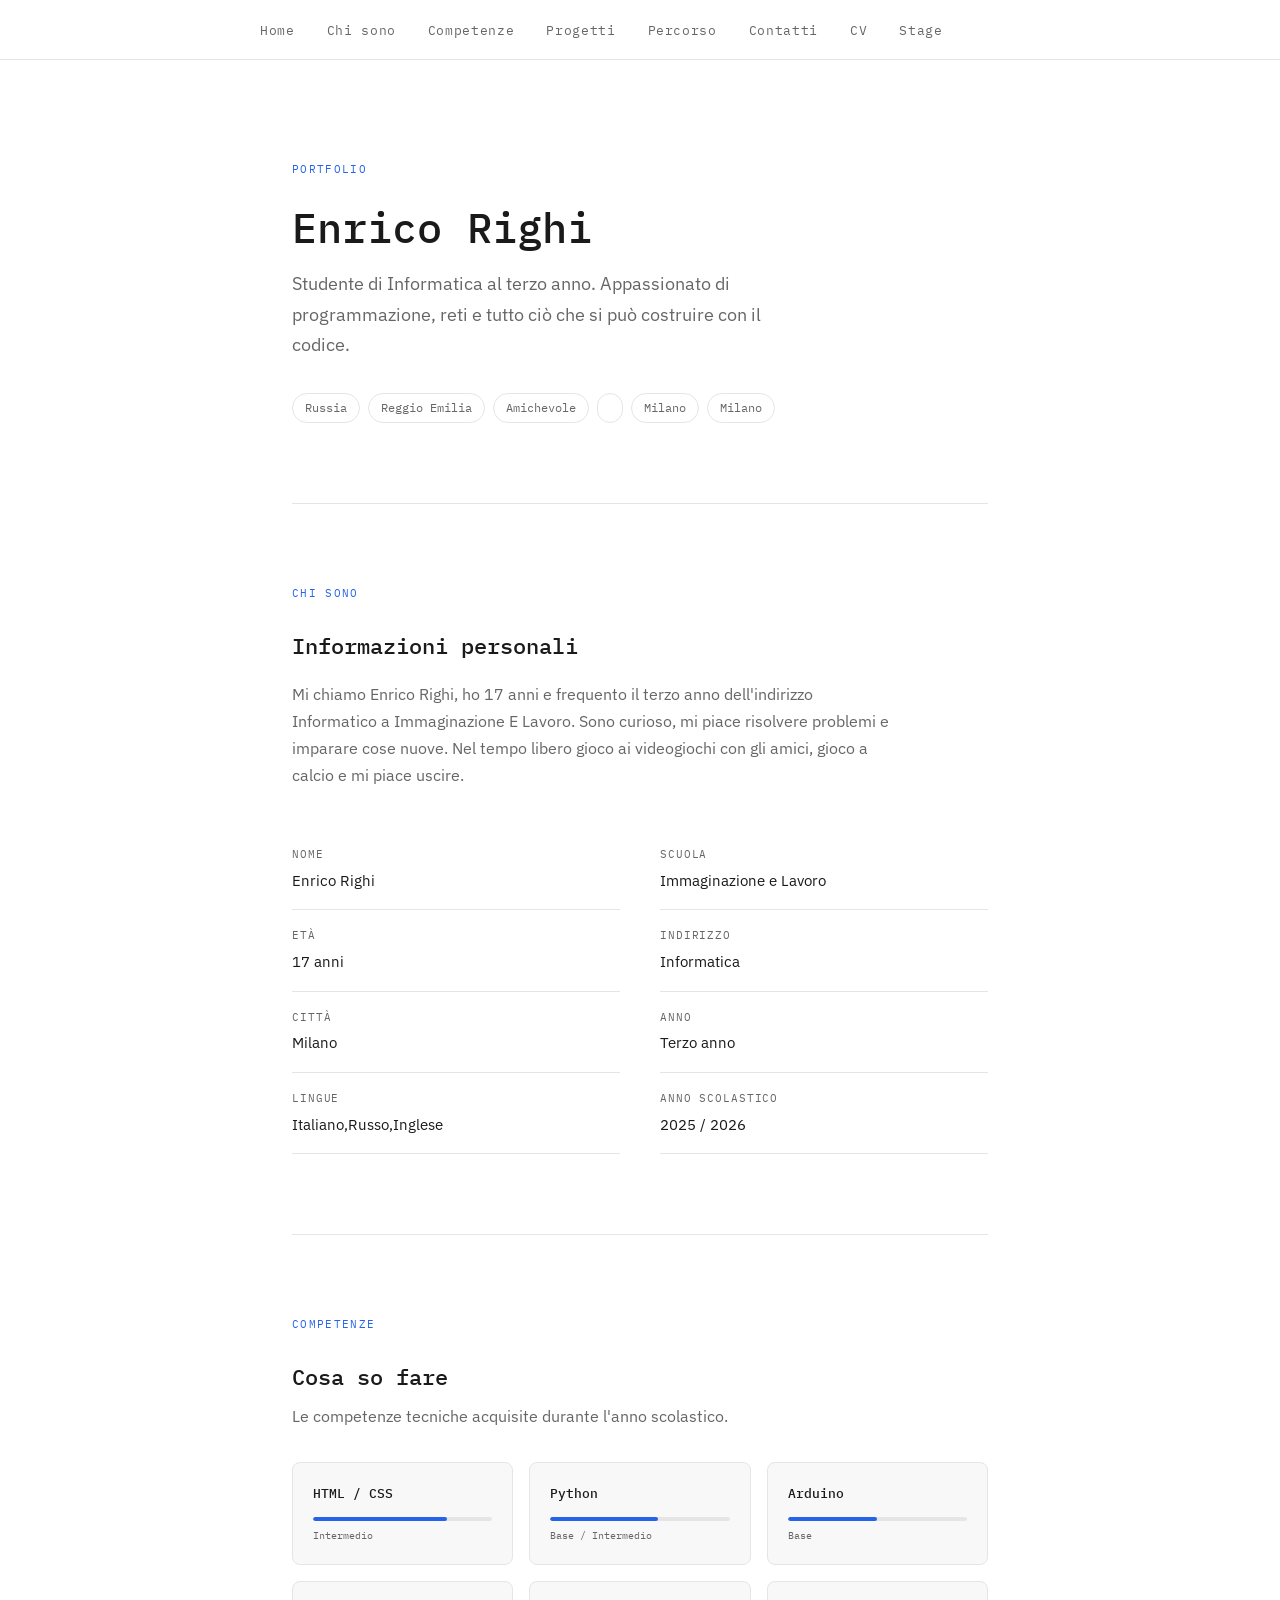
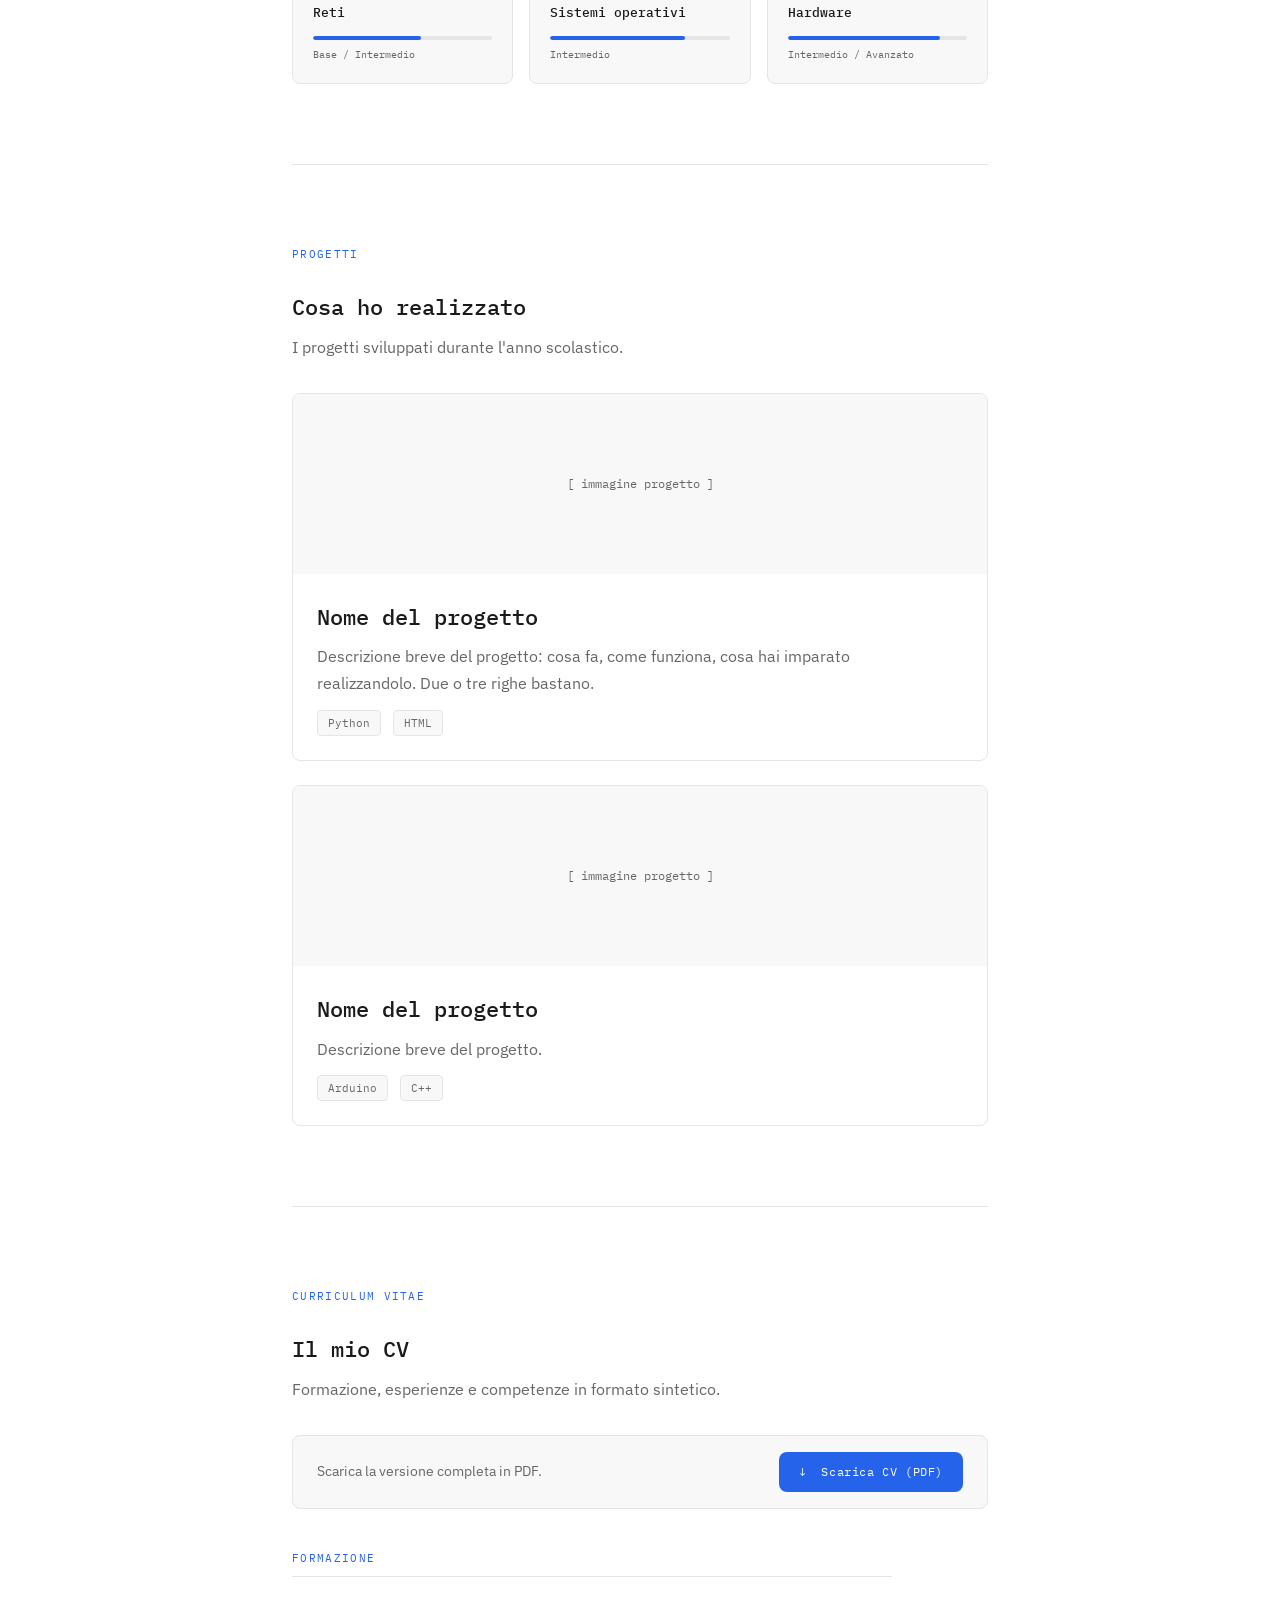
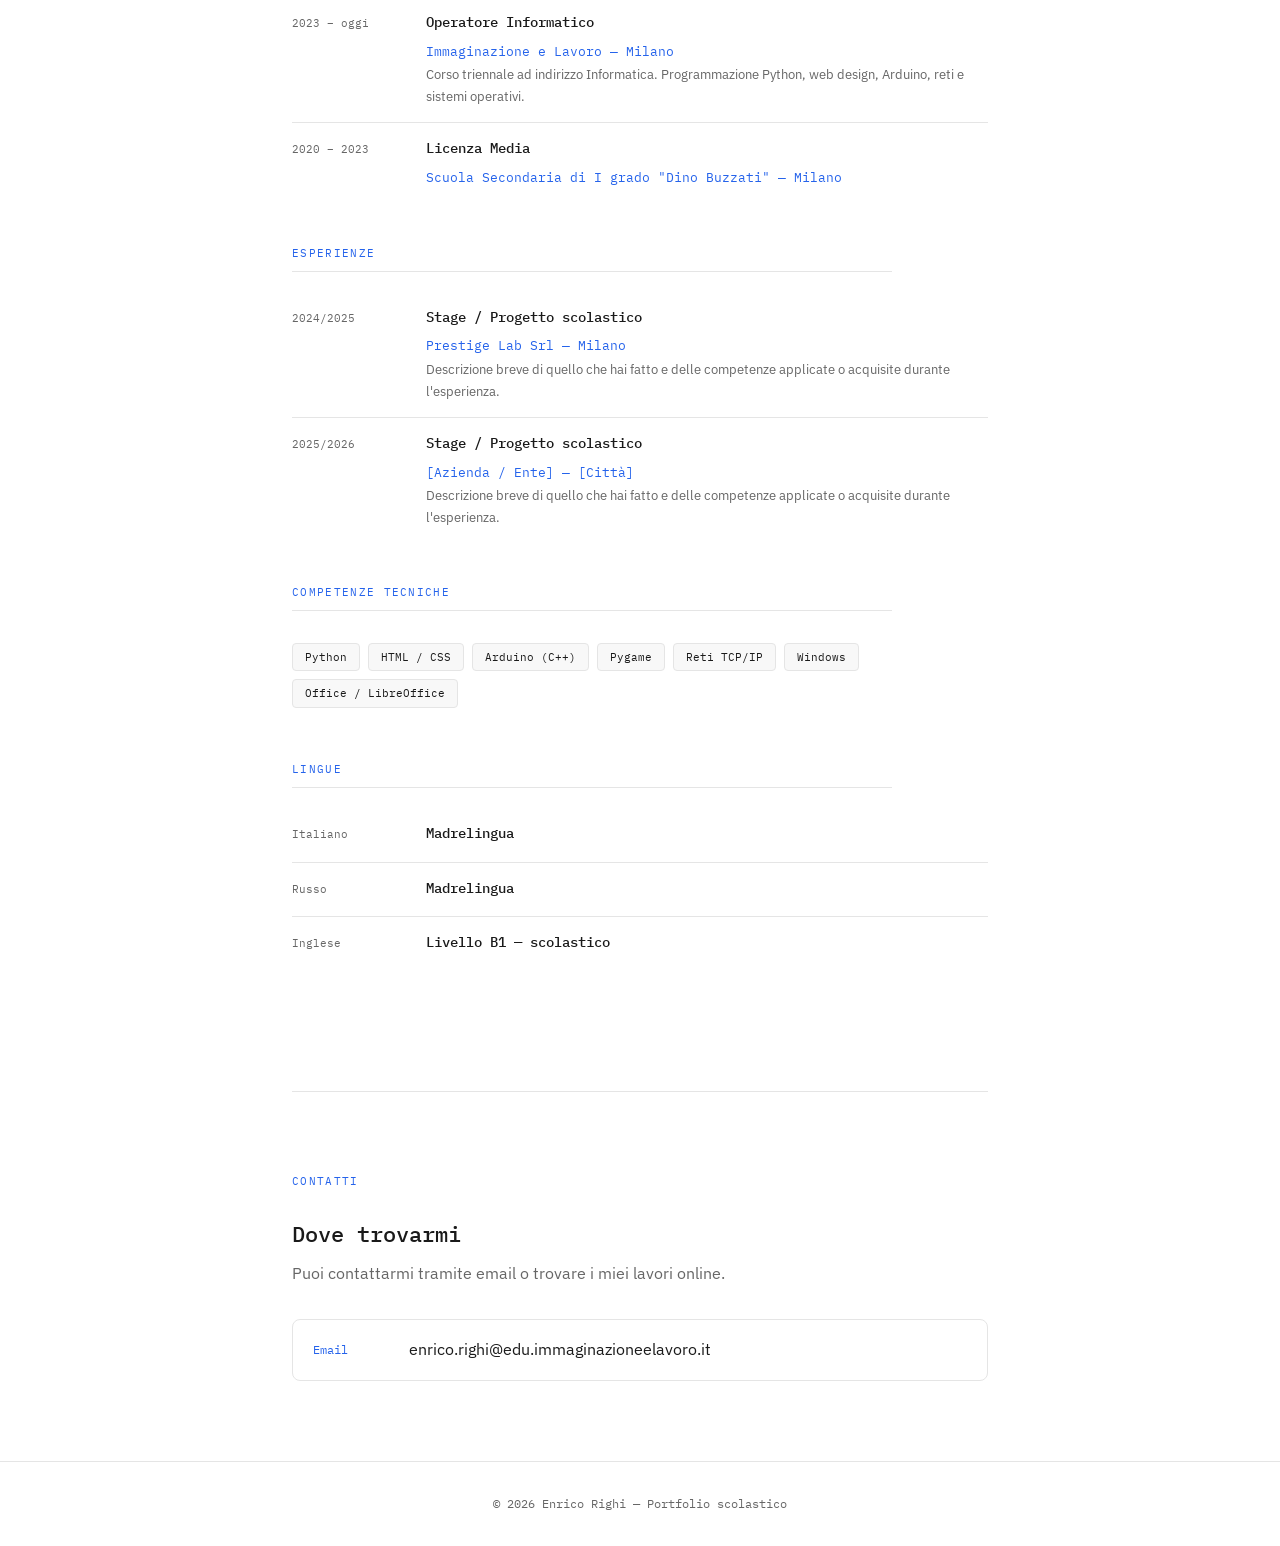
==== index.html @ b6d4c097 "Add files via upload sium, sito personale, pozzi goat" ====
<!DOCTYPE html>
<html lang="it">
<head>
  <meta charset="UTF-8" />
  <meta name="viewport" content="width=device-width, initial-scale=1.0"/>

  <!-- MODIFICA: cambia il titolo con il tuo nome -->
  <title>Enrico Righi — Portfolio</title>

  <link rel="preconnect" href="https://fonts.googleapis.com">
  <link href="https://fonts.googleapis.com/css2?family=IBM+Plex+Sans:wght@300;400;500&family=IBM+Plex+Mono:wght@400;500&display=swap" rel="stylesheet">
  <link rel="stylesheet" href="style.css">
</head>

<body>

  <!-- NAVIGAZIONE -->
  <nav>
    <ul>
      <!-- puoi cambiare le voci del menu -->
      <li><a href="#hero">Home</a></li>
      <li><a href="#chi-sono">Chi sono</a></li>
      <li><a href="#competenze">Competenze</a></li>
      <li><a href="#progetti">Progetti</a></li>
      <li><a href="#percorso">Percorso</a></li>
      <li><a href="#contatti">Contatti</a></li>
      <li><a href="#cv">CV</a></li>
      <li><a href="./stage.html">Stage</a></li>
    </ul>
  </nav>

  <main>

    <!-- ==========================================
         HERO — presentazione iniziale
         ========================================== -->
    <section id="hero">
      <p class="etichetta">Portfolio</p>

      <!-- MODIFICA: il tuo nome e cognome -->
      <h1>Enrico Righi</h1>

      <!-- MODIFICA: una frase breve su di te -->
      <p class="sottotitolo">
        Studente di Informatica al terzo anno. Appassionato di programmazione,
        reti e tutto ciò che si può costruire con il codice.
      </p>

      <!-- MODIFICA: le parole chiave che ti descrivono -->
      <div class="tag-list">
        <span class="tag">Russia</span>
        <span class="tag">Reggio Emilia</span>
        <span class="tag">Amichevole</span>
        <span class="tag"></span>
        <span class="tag">Milano</span>
        <span class="tag">Milano</span>
      </div>
    </section>

    <!-- ==========================================
         CHI SONO
         ========================================== -->
    <section id="chi-sono">
      <p class="etichetta">Chi sono</p>
      <h2>Informazioni personali</h2>

      <!-- MODIFICA: scrivi qualcosa su di te -->
      <p style="margin-top: 16px;">
        Mi chiamo Enrico Righi, ho 17 anni e frequento il terzo anno
        dell'indirizzo Informatico a Immaginazione E Lavoro. Sono curioso,
        mi piace risolvere problemi e imparare cose nuove.
        Nel tempo libero gioco ai videogiochi con gli amici, gioco a calcio e mi piace uscire.
      </p>

      <div class="griglia-2col" style="margin-top: 40px;">
        <div>
          <!-- MODIFICA: le tue informazioni -->
          <div class="info-riga">
            <span>Nome</span>
            <span>Enrico Righi</span>
          </div>
          <div class="info-riga">
            <span>età</span>
            <span>17 anni</span>
          </div>
          <div class="info-riga">
            <span>Città</span>
            <span>Milano</span>
          </div>
          <div class="info-riga">
            <span>Lingue</span>
            <span>Italiano,Russo,Inglese</span>
          </div>
        </div>
        <div>
          <div class="info-riga">
            <span>Scuola</span>
            <span>Immaginazione e Lavoro</span>
          </div>
          <div class="info-riga">
            <span>Indirizzo</span>
            <span>Informatica</span>
          </div>
          <div class="info-riga">
            <span>Anno</span>
            <span>Terzo anno</span>
          </div>
          <div class="info-riga">
            <span>Anno scolastico</span>
            <span>2025 / 2026</span>
          </div>
        </div>
      </div>
    </section>

    <!-- ==========================================
         COMPETENZE
         ========================================== -->
    <section id="competenze">
      <p class="etichetta">Competenze</p>
      <h2>Cosa so fare</h2>
      <p style="margin-top: 8px;">
        Le competenze tecniche acquisite durante l'anno scolastico.
      </p>

      <!-- MODIFICA: le tue competenze e il livello (da 0% a 100%) -->
      <div class="competenze-griglia">

        <div class="competenza-card">
          <h3>HTML / CSS</h3>
          <div class="barra-contenitore">
            <div class="barra" style="width: 75%"></div>
          </div>
          <p class="livello-label">Intermedio</p>
        </div>

        <div class="competenza-card">
          <h3>Python</h3>
          <div class="barra-contenitore">
            <div class="barra" style="width: 60%"></div>
          </div>
          <p class="livello-label">Base / Intermedio</p>
        </div>

        <div class="competenza-card">
          <h3>Arduino</h3>
          <div class="barra-contenitore">
            <div class="barra" style="width: 50%"></div>
          </div>
          <p class="livello-label">Base</p>
        </div>

        <div class="competenza-card">
          <h3>Reti</h3>
          <div class="barra-contenitore">
            <div class="barra" style="width: 60%"></div>
          </div>
          <p class="livello-label">Base / Intermedio</p>
        </div>

        <div class="competenza-card">
          <h3>Sistemi operativi</h3>
          <div class="barra-contenitore">
            <div class="barra" style="width: 75%"></div>
          </div>
          <p class="livello-label">Intermedio</p>
        </div>

        <div class="competenza-card">
          <h3>Hardware</h3>
          <div class="barra-contenitore">
            <div class="barra" style="width: 85%"></div>
          </div>
          <p class="livello-label">Intermedio / Avanzato</p>
        </div>

        <!-- aggiungi altre competenze copiando il blocco sopra -->

      </div>
    </section>

    <!-- ==========================================
         PROGETTI
         ========================================== -->
    <section id="progetti">
      <p class="etichetta">Progetti</p>
      <h2>Cosa ho realizzato</h2>
      <p style="margin-top: 8px;">
        I progetti sviluppati durante l'anno scolastico.
      </p>

      <div class="progetti-lista">

        <!-- PROGETTO 1 — MODIFICA con il tuo progetto -->
        <div class="progetto-card">
          <div class="progetto-immagine">
            <!-- sostituisci questo placeholder con un'immagine del progetto:
                 <img src="screenshot-progetto.jpg" alt="Nome progetto" style="width:100%;height:100%;object-fit:cover;">
            -->
            [ immagine progetto ]
          </div>
          <div class="progetto-corpo">
            <h2>Nome del progetto</h2>
            <p style="margin-top: 8px;">
              Descrizione breve del progetto: cosa fa, come funziona, cosa hai imparato
              realizzandolo. Due o tre righe bastano.
            </p>
            <div class="progetto-meta">
              <!-- aggiungi i linguaggi / strumenti usati -->
              <span class="badge">Python</span>
              <span class="badge">HTML</span>
            </div>
            <!-- se hai un link al progetto, inseriscilo qui -->
            <!-- <a href="#" class="progetto-link">→ Vedi il progetto</a> -->
          </div>
        </div>

        <!-- PROGETTO 2 — MODIFICA con il tuo progetto -->
        <div class="progetto-card">
          <div class="progetto-immagine">[ immagine progetto ]</div>
          <div class="progetto-corpo">
            <h2>Nome del progetto</h2>
            <p style="margin-top: 8px;">
              Descrizione breve del progetto.
            </p>
            <div class="progetto-meta">
              <span class="badge">Arduino</span>
              <span class="badge">C++</span>
            </div>
          </div>
        </div>

        <!-- copia un blocco qui sopra per aggiungere altri progetti -->

      </div>
    </section>

    <!-- ==========================================
         CV
         ========================================== -->
    <section id="cv">
      <p class="etichetta">Curriculum Vitae</p>
      <h2>Il mio CV</h2>
      <p style="margin-top: 8px;">
        Formazione, esperienze e competenze in formato sintetico.
      </p>

      <!-- BOTTONE DOWNLOAD PDF -->
      <div class="cv-download-bar">
        <p>Scarica la versione completa in PDF.</p>
        <!-- MODIFICA: sostituisci "cv.pdf" con il nome del tuo file PDF -->
        <a href="cv.pdf" download="NomeCognome_CV.pdf" class="btn-scarica">
          ↓ &nbsp;Scarica CV (PDF)
        </a>
      </div>

      <!-- FORMAZIONE -->
      <div class="cv-blocco">
        <p class="cv-blocco-titolo">Formazione</p>

        <!-- MODIFICA: il tuo percorso scolastico -->
        <div class="cv-riga">
          <span class="cv-periodo">2023 – oggi</span>
          <div class="cv-contenuto">
            <h3>Operatore Informatico</h3>
            <span class="cv-luogo">Immaginazione e Lavoro — Milano</span>
            <p>Corso triennale ad indirizzo Informatica. Programmazione Python,
               web design, Arduino, reti e sistemi operativi.</p>
          </div>
        </div>

        <div class="cv-riga">
          <span class="cv-periodo">2020 – 2023</span>
          <div class="cv-contenuto">
            <h3>Licenza Media</h3>
            <!-- MODIFICA: la tua scuola media -->
            <span class="cv-luogo">Scuola Secondaria di I grado "Dino Buzzati" — Milano</span>
          </div>
        </div>

        <!-- aggiungi altri blocchi copiando una cv-riga -->
      </div>

      <!-- ESPERIENZE -->
      <div class="cv-blocco">
        <p class="cv-blocco-titolo">Esperienze</p>

        <!-- MODIFICA: aggiungi stage, lavori, volontariato, ecc. -->
        <div class="cv-riga">
          <span class="cv-periodo">2024/2025</span>
          <div class="cv-contenuto">
            <h3>Stage / Progetto scolastico</h3>
            <!-- MODIFICA: azienda o contesto -->
            <span class="cv-luogo">Prestige Lab Srl — Milano</span>
            <p>Descrizione breve di quello che hai fatto e delle competenze
               applicate o acquisite durante l'esperienza.</p>
          </div>
        </div>

        <div class="cv-riga">
          <span class="cv-periodo">2025/2026</span>
          <div class="cv-contenuto">
            <h3>Stage / Progetto scolastico</h3>
            <!-- MODIFICA: azienda o contesto -->
            <span class="cv-luogo">[Azienda / Ente] — [Città]</span>
            <p>Descrizione breve di quello che hai fatto e delle competenze
               applicate o acquisite durante l'esperienza.</p>
          </div>
        </div>

        <!-- se non hai esperienze lavorative ancora, puoi rimuovere
             questa sezione o usarla per progetti extrascolastici -->
      </div>

      <!-- COMPETENZE TECNICHE -->
      <div class="cv-blocco">
        <p class="cv-blocco-titolo">Competenze tecniche</p>
        <!-- MODIFICA: le tue competenze -->
        <div class="cv-skill-lista">
          <span class="cv-skill">Python</span>
          <span class="cv-skill">HTML / CSS</span>
          <span class="cv-skill">Arduino (C++)</span>
          <span class="cv-skill">Pygame</span>
          <span class="cv-skill">Reti TCP/IP</span>
          <span class="cv-skill">Windows</span>
          <span class="cv-skill">Office / LibreOffice</span>
        </div>
      </div>

      <!-- LINGUE -->
      <div class="cv-blocco">
        <p class="cv-blocco-titolo">Lingue</p>

        <div class="cv-riga">
          <span class="cv-periodo">Italiano</span>
          <div class="cv-contenuto">
            <h3>Madrelingua</h3>
          </div>
        </div>

        <div class="cv-riga">
          <span class="cv-periodo">Russo</span>
          <div class="cv-contenuto">
            <h3>Madrelingua</h3>
          </div>
        </div>

        <div class="cv-riga">
          <span class="cv-periodo">Inglese</span>
          <div class="cv-contenuto">
            <!-- MODIFICA: il tuo livello -->
            <h3>Livello B1 — scolastico</h3>
          </div>
        </div>
      </div>

    </section>

    <!-- ==========================================
         CONTATTI
         ========================================== -->
    <section id="contatti">
      <p class="etichetta">Contatti</p>
      <h2>Dove trovarmi</h2>
      <p style="margin-top: 8px;">
        Puoi contattarmi tramite email o trovare i miei lavori online.
      </p>

      <div class="contatti-lista">

        <!-- MODIFICA: la tua email -->
        <a href="/cdn-cgi/l/email-protection#3b4f4e5a7b5e565a525715524f" class="contatto-riga">
          <span class="contatto-icona">Email</span>
          <span><span class="__cf_email__" data-cfemail="5d29283c1d38303c3431733429">enrico.righi@edu.immaginazioneelavoro.it</span></span>
        </a>

        <!-- aggiungi altri link (LinkedIn, ecc.) copiando il blocco sopra
             oppure cancella quelli che non usi -->

      </div>
    </section>

    

  </main>

    <footer>
    <!-- MODIFICA: il tuo nome -->
    © 2026 Enrico Righi — Portfolio scolastico
  </footer>

</body>
</html>
---- style.css ----
/* =============================================
   VARIABILI — modifica qui i colori del sito
   Cambiarle qui le cambia su TUTTE le pagine
   ============================================= */
:root {
  --colore-sfondo:     #ffffff;
  --colore-testo:      #1a1a1a;
  --colore-testo-muto: #666666;
  --colore-accento:    #2563eb;   /* cambia questo colore con il tuo preferito */
  --colore-bordo:      #e5e5e5;
  --colore-card:       #f8f8f8;

  --font-titoli: 'IBM Plex Mono', monospace;
  --font-testo:  'IBM Plex Sans', sans-serif;

  --larghezza-max: 760px;
  --raggio:        8px;
}

/* =============================================
   RESET E BASE
   ============================================= */
*, *::before, *::after {
  box-sizing: border-box;
  margin: 0;
  padding: 0;
}

html {
  scroll-behavior: smooth;
}

body {
  background-color: var(--colore-sfondo);
  color: var(--colore-testo);
  font-family: var(--font-testo);
  font-size: 16px;
  line-height: 1.7;
}

/* =============================================
   NAVIGAZIONE
   ============================================= */
nav {
  position: sticky;
  top: 0;
  background-color: var(--colore-sfondo);
  border-bottom: 1px solid var(--colore-bordo);
  z-index: 100;
  padding: 0 32px;
}

nav ul {
  list-style: none;
  display: flex;
  gap: 32px;
  max-width: var(--larghezza-max);
  margin: 0 auto;
  padding: 16px 0;
}

nav a {
  text-decoration: none;
  color: var(--colore-testo-muto);
  font-size: 13px;
  font-family: var(--font-titoli);
  letter-spacing: 0.05em;
  transition: color 0.2s;
}

nav a:hover,
nav a.attivo {
  color: var(--colore-accento);
}

/* =============================================
   LAYOUT PRINCIPALE
   ============================================= */
main {
  max-width: var(--larghezza-max);
  margin: 0 auto;
  padding: 0 32px;
}

section {
  padding: 80px 0;
  border-bottom: 1px solid var(--colore-bordo);
}

section:last-child {
  border-bottom: none;
}

/* =============================================
   TIPOGRAFIA
   ============================================= */
.etichetta {
  font-family: var(--font-titoli);
  font-size: 11px;
  letter-spacing: 0.12em;
  text-transform: uppercase;
  color: var(--colore-accento);
  margin-bottom: 24px;
}

h1 {
  font-family: var(--font-titoli);
  font-size: clamp(28px, 5vw, 42px);
  font-weight: 500;
  line-height: 1.2;
  margin-bottom: 16px;
}

/* h1 nella pagina stage è leggermente più piccolo */
.pagina-stage h1 {
  font-size: clamp(24px, 4vw, 36px);
}

h2 {
  font-family: var(--font-titoli);
  font-size: 22px;
  font-weight: 500;
  margin-bottom: 8px;
}

h3 {
  font-family: var(--font-titoli);
  font-size: 15px;
  font-weight: 500;
  margin-bottom: 6px;
}

p {
  color: var(--colore-testo-muto);
  max-width: 600px;
}

a {
  color: var(--colore-accento);
}

/* =============================================
   SEZIONE HERO (intestazione — solo index)
   ============================================= */
#hero {
  padding: 100px 0 80px;
}

#hero .sottotitolo {
  font-size: 18px;
  color: var(--colore-testo-muto);
  margin-bottom: 32px;
  max-width: 520px;
}

.tag-list {
  display: flex;
  flex-wrap: wrap;
  gap: 8px;
  margin-top: 24px;
}

.tag {
  font-family: var(--font-titoli);
  font-size: 12px;
  padding: 4px 12px;
  border: 1px solid var(--colore-bordo);
  border-radius: 100px;
  color: var(--colore-testo-muto);
}

/* =============================================
   SEZIONE CHI SONO — griglia 2 colonne
   ============================================= */
.griglia-2col {
  display: grid;
  grid-template-columns: 1fr 1fr;
  gap: 40px;
  margin-top: 32px;
}

.info-riga {
  display: flex;
  flex-direction: column;
  gap: 4px;
  padding: 16px 0;
  border-bottom: 1px solid var(--colore-bordo);
}

.info-riga span:first-child {
  font-family: var(--font-titoli);
  font-size: 11px;
  text-transform: uppercase;
  letter-spacing: 0.08em;
  color: var(--colore-testo-muto);
}

.info-riga span:last-child {
  font-size: 15px;
  color: var(--colore-testo);
}

/* =============================================
   SEZIONE COMPETENZE
   ============================================= */
.competenze-griglia {
  display: grid;
  grid-template-columns: repeat(auto-fill, minmax(200px, 1fr));
  gap: 16px;
  margin-top: 32px;
}

.competenza-card {
  background: var(--colore-card);
  border: 1px solid var(--colore-bordo);
  border-radius: var(--raggio);
  padding: 20px;
}

.competenza-card h3 {
  font-size: 13px;
  margin-bottom: 12px;
  color: var(--colore-testo);
}

.barra-contenitore {
  background: var(--colore-bordo);
  border-radius: 4px;
  height: 4px;
  overflow: hidden;
}

.barra {
  height: 100%;
  background: var(--colore-accento);
  border-radius: 4px;
}

.livello-label {
  font-family: var(--font-titoli);
  font-size: 10px;
  color: var(--colore-testo-muto);
  margin-top: 6px;
}

/* =============================================
   SEZIONE PROGETTI
   ============================================= */
.progetti-lista {
  display: flex;
  flex-direction: column;
  gap: 24px;
  margin-top: 32px;
}

.progetto-card {
  border: 1px solid var(--colore-bordo);
  border-radius: var(--raggio);
  overflow: hidden;
  transition: border-color 0.2s;
}

.progetto-card:hover {
  border-color: var(--colore-accento);
}

.progetto-immagine {
  width: 100%;
  height: 180px;
  background: var(--colore-card);
  display: flex;
  align-items: center;
  justify-content: center;
  font-family: var(--font-titoli);
  font-size: 12px;
  color: var(--colore-testo-muto);
  /* ✏️ puoi sostituire il colore di sfondo con un'immagine:
     background: url('immagine-progetto.jpg') center/cover; */
}

.progetto-corpo {
  padding: 24px;
}

.progetto-meta {
  display: flex;
  gap: 12px;
  margin-top: 12px;
  flex-wrap: wrap;
}

.badge {
  font-family: var(--font-titoli);
  font-size: 11px;
  padding: 3px 10px;
  border-radius: 4px;
  background: var(--colore-card);
  border: 1px solid var(--colore-bordo);
  color: var(--colore-testo-muto);
}

.progetto-link {
  display: inline-block;
  margin-top: 16px;
  font-family: var(--font-titoli);
  font-size: 12px;
  color: var(--colore-accento);
  text-decoration: none;
}

.progetto-link:hover {
  text-decoration: underline;
}

/* =============================================
   SEZIONE PERCORSO — timeline
   ============================================= */
.timeline {
  margin-top: 32px;
  display: flex;
  flex-direction: column;
  gap: 0;
}

.timeline-item {
  display: grid;
  grid-template-columns: 100px 1fr;
  gap: 24px;
  padding-bottom: 32px;
  position: relative;
}

.timeline-item::before {
  content: '';
  position: absolute;
  left: 91px;
  top: 6px;
  bottom: 0;
  width: 1px;
  background: var(--colore-bordo);
}

.timeline-item:last-child::before {
  display: none;
}

.timeline-anno {
  font-family: var(--font-titoli);
  font-size: 12px;
  color: var(--colore-testo-muto);
  padding-top: 2px;
  text-align: right;
}

.timeline-contenuto {
  padding-left: 20px;
  position: relative;
}

.timeline-contenuto::before {
  content: '';
  position: absolute;
  left: -4px;
  top: 7px;
  width: 8px;
  height: 8px;
  border-radius: 50%;
  background: var(--colore-accento);
}

/* =============================================
   SEZIONE CONTATTI
   ============================================= */
.contatti-lista {
  margin-top: 32px;
  display: flex;
  flex-direction: column;
  gap: 16px;
}

.contatto-riga {
  display: flex;
  align-items: center;
  gap: 16px;
  padding: 16px 20px;
  border: 1px solid var(--colore-bordo);
  border-radius: var(--raggio);
  text-decoration: none;
  color: var(--colore-testo);
  transition: border-color 0.2s, background 0.2s;
}

.contatto-riga:hover {
  border-color: var(--colore-accento);
  background: var(--colore-card);
}

.contatto-icona {
  font-family: var(--font-titoli);
  font-size: 12px;
  color: var(--colore-accento);
  min-width: 80px;
}

/* =============================================
   SEZIONE CV
   ============================================= */
.cv-download-bar {
  display: flex;
  align-items: center;
  justify-content: space-between;
  background: var(--colore-card);
  border: 1px solid var(--colore-bordo);
  border-radius: var(--raggio);
  padding: 16px 24px;
  margin-top: 32px;
  margin-bottom: 40px;
  flex-wrap: wrap;
  gap: 12px;
}

.cv-download-bar p {
  font-size: 14px;
  max-width: none;
}

.btn-scarica {
  display: inline-flex;
  align-items: center;
  gap: 8px;
  background: var(--colore-accento);
  color: #fff;
  text-decoration: none;
  font-family: var(--font-titoli);
  font-size: 12px;
  letter-spacing: 0.05em;
  padding: 10px 20px;
  border-radius: var(--raggio);
  transition: opacity 0.2s;
  white-space: nowrap;
}

.btn-scarica:hover {
  opacity: 0.85;
  color: #fff;
}

.cv-blocco {
  margin-bottom: 40px;
}

.cv-blocco-titolo {
  font-family: var(--font-titoli);
  font-size: 11px;
  letter-spacing: 0.12em;
  text-transform: uppercase;
  color: var(--colore-accento);
  border-bottom: 1px solid var(--colore-bordo);
  padding-bottom: 8px;
  margin-bottom: 20px;
}

.cv-riga {
  display: grid;
  grid-template-columns: 110px 1fr;
  gap: 16px 24px;
  padding: 14px 0;
  border-bottom: 1px solid var(--colore-bordo);
  align-items: start;
}

.cv-riga:last-child {
  border-bottom: none;
}

.cv-periodo {
  font-family: var(--font-titoli);
  font-size: 11px;
  color: var(--colore-testo-muto);
  padding-top: 3px;
}

.cv-contenuto h3 {
  font-size: 14px;
  font-weight: 500;
  margin-bottom: 2px;
  color: var(--colore-testo);
}

.cv-contenuto .cv-luogo {
  font-size: 13px;
  color: var(--colore-accento);
  font-family: var(--font-titoli);
  margin-bottom: 4px;
}

.cv-contenuto p {
  font-size: 13px;
  color: var(--colore-testo-muto);
  max-width: none;
  margin: 0;
}

.cv-skill-lista {
  display: flex;
  flex-wrap: wrap;
  gap: 8px;
  padding: 12px 0;
}

.cv-skill {
  font-family: var(--font-titoli);
  font-size: 11px;
  padding: 4px 12px;
  border-radius: 4px;
  background: var(--colore-card);
  border: 1px solid var(--colore-bordo);
  color: var(--colore-testo);
}

/* =============================================
   PAGINA STAGE — componenti specifici
   ============================================= */

/* Intestazione pagina stage */
#intro {
  padding: 80px 0 60px;
}

#intro p {
  margin-top: 12px;
  max-width: 520px;
}

/* Numerazione stage (cerchio colorato) */
.numero-stage {
  display: inline-flex;
  align-items: center;
  justify-content: center;
  width: 32px;
  height: 32px;
  border-radius: 50%;
  background: var(--colore-accento);
  color: #fff;
  font-family: var(--font-titoli);
  font-size: 14px;
  font-weight: 500;
  margin-bottom: 24px;
}

/* Scheda azienda */
.scheda-azienda {
  border: 1px solid var(--colore-bordo);
  border-radius: var(--raggio);
  overflow: hidden;
  margin-bottom: 40px;
}

.scheda-header {
  background: var(--colore-card);
  border-bottom: 1px solid var(--colore-bordo);
  padding: 20px 24px;
  display: flex;
  align-items: flex-start;
  justify-content: space-between;
  gap: 16px;
  flex-wrap: wrap;
}

.scheda-header h2 {
  font-size: 18px;
  margin-bottom: 0;
}

.scheda-header .settore-badge {
  font-family: var(--font-titoli);
  font-size: 11px;
  padding: 4px 12px;
  border: 1px solid var(--colore-bordo);
  border-radius: 100px;
  color: var(--colore-testo-muto);
  background: var(--colore-sfondo);
  white-space: nowrap;
}

.scheda-corpo {
  padding: 0;
}

.scheda-riga {
  display: grid;
  grid-template-columns: 160px 1fr;
  border-bottom: 1px solid var(--colore-bordo);
}

.scheda-riga:last-child {
  border-bottom: none;
}

.scheda-label {
  font-family: var(--font-titoli);
  font-size: 11px;
  text-transform: uppercase;
  letter-spacing: 0.08em;
  color: var(--colore-testo-muto);
  padding: 16px 24px;
  background: var(--colore-card);
  border-right: 1px solid var(--colore-bordo);
  display: flex;
  align-items: flex-start;
}

.scheda-valore {
  padding: 14px 24px;
  font-size: 15px;
  color: var(--colore-testo);
}

/* Lista attività dentro la scheda */
.attivita-lista {
  list-style: none;
  display: flex;
  flex-direction: column;
  gap: 6px;
  padding: 14px 24px;
}

.attivita-lista li {
  font-size: 15px;
  color: var(--colore-testo);
  display: flex;
  gap: 10px;
  align-items: flex-start;
}

.attivita-lista li::before {
  content: '—';
  color: var(--colore-accento);
  font-family: var(--font-titoli);
  flex-shrink: 0;
  margin-top: 1px;
}

/* Relazione */
.relazione-contenitore {
  margin-top: 8px;
}

.relazione-contenitore h3 {
  font-size: 13px;
  font-weight: 500;
  text-transform: uppercase;
  letter-spacing: 0.08em;
  color: var(--colore-testo-muto);
  margin-bottom: 16px;
}

.relazione-testo {
  display: flex;
  flex-direction: column;
  gap: 16px;
}

.relazione-paragrafo {
  border-left: 3px solid var(--colore-bordo);
  padding-left: 20px;
}

.relazione-paragrafo .para-titolo {
  font-family: var(--font-titoli);
  font-size: 12px;
  text-transform: uppercase;
  letter-spacing: 0.08em;
  color: var(--colore-accento);
  margin-bottom: 6px;
}

.relazione-paragrafo p {
  font-size: 15px;
  line-height: 1.75;
  /* ✏️ il testo della relazione va qui */
}

/* =============================================
   FOOTER
   ============================================= */
footer {
  border-top: 1px solid var(--colore-bordo);
  padding: 32px;
  text-align: center;
  font-family: var(--font-titoli);
  font-size: 12px;
  color: var(--colore-testo-muto);
}

/* =============================================
   RESPONSIVE (schermi piccoli)
   ============================================= */
@media (max-width: 600px) {
  main  { padding: 0 20px; }
  nav   { padding: 0 20px; }

  /* index */
  .griglia-2col      { grid-template-columns: 1fr; }
  .timeline-item     { grid-template-columns: 70px 1fr; }
  .cv-riga           { grid-template-columns: 1fr; gap: 4px; }
  .cv-periodo        { padding-top: 0; }
  .cv-download-bar   { flex-direction: column; align-items: flex-start; }

  /* stage */
  .scheda-riga       { grid-template-columns: 1fr; }
  .scheda-label      { border-right: none; border-bottom: 1px solid var(--colore-bordo); }
  .scheda-header     { flex-direction: column; gap: 8px; }
}
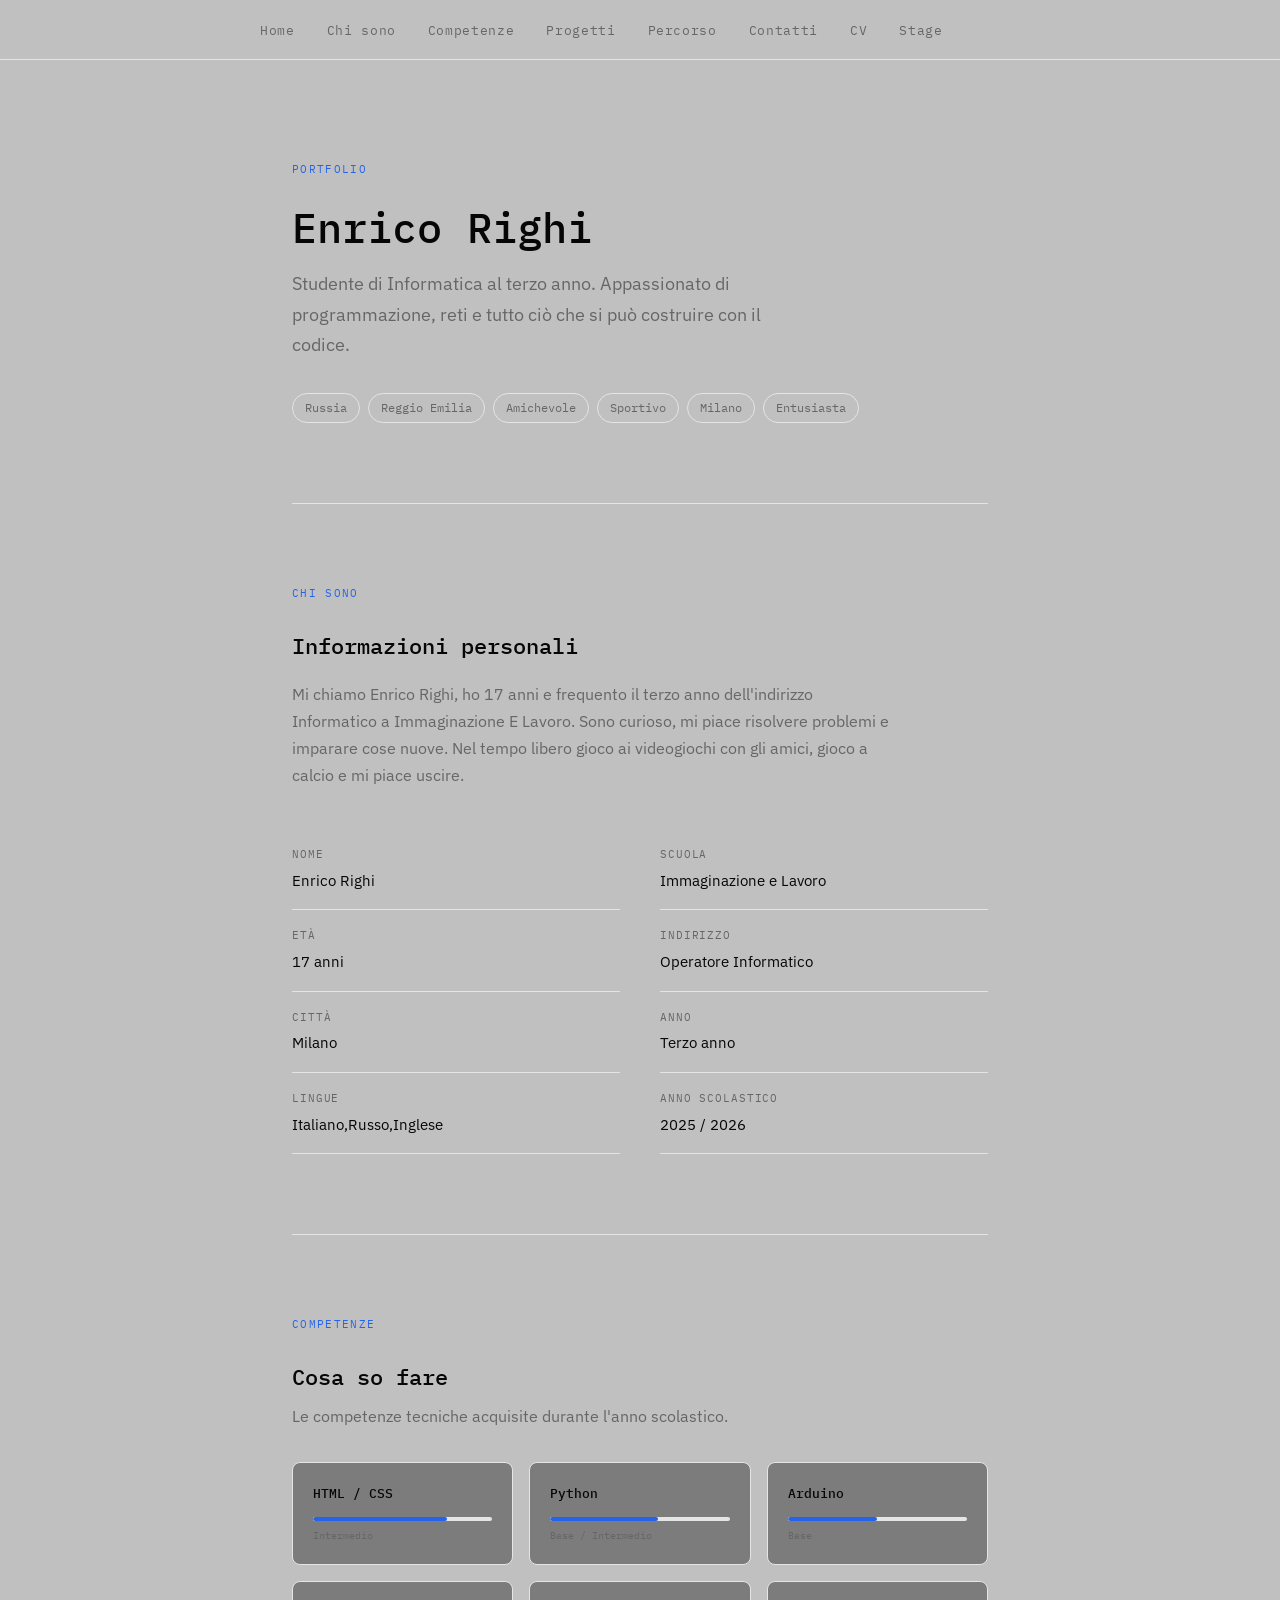
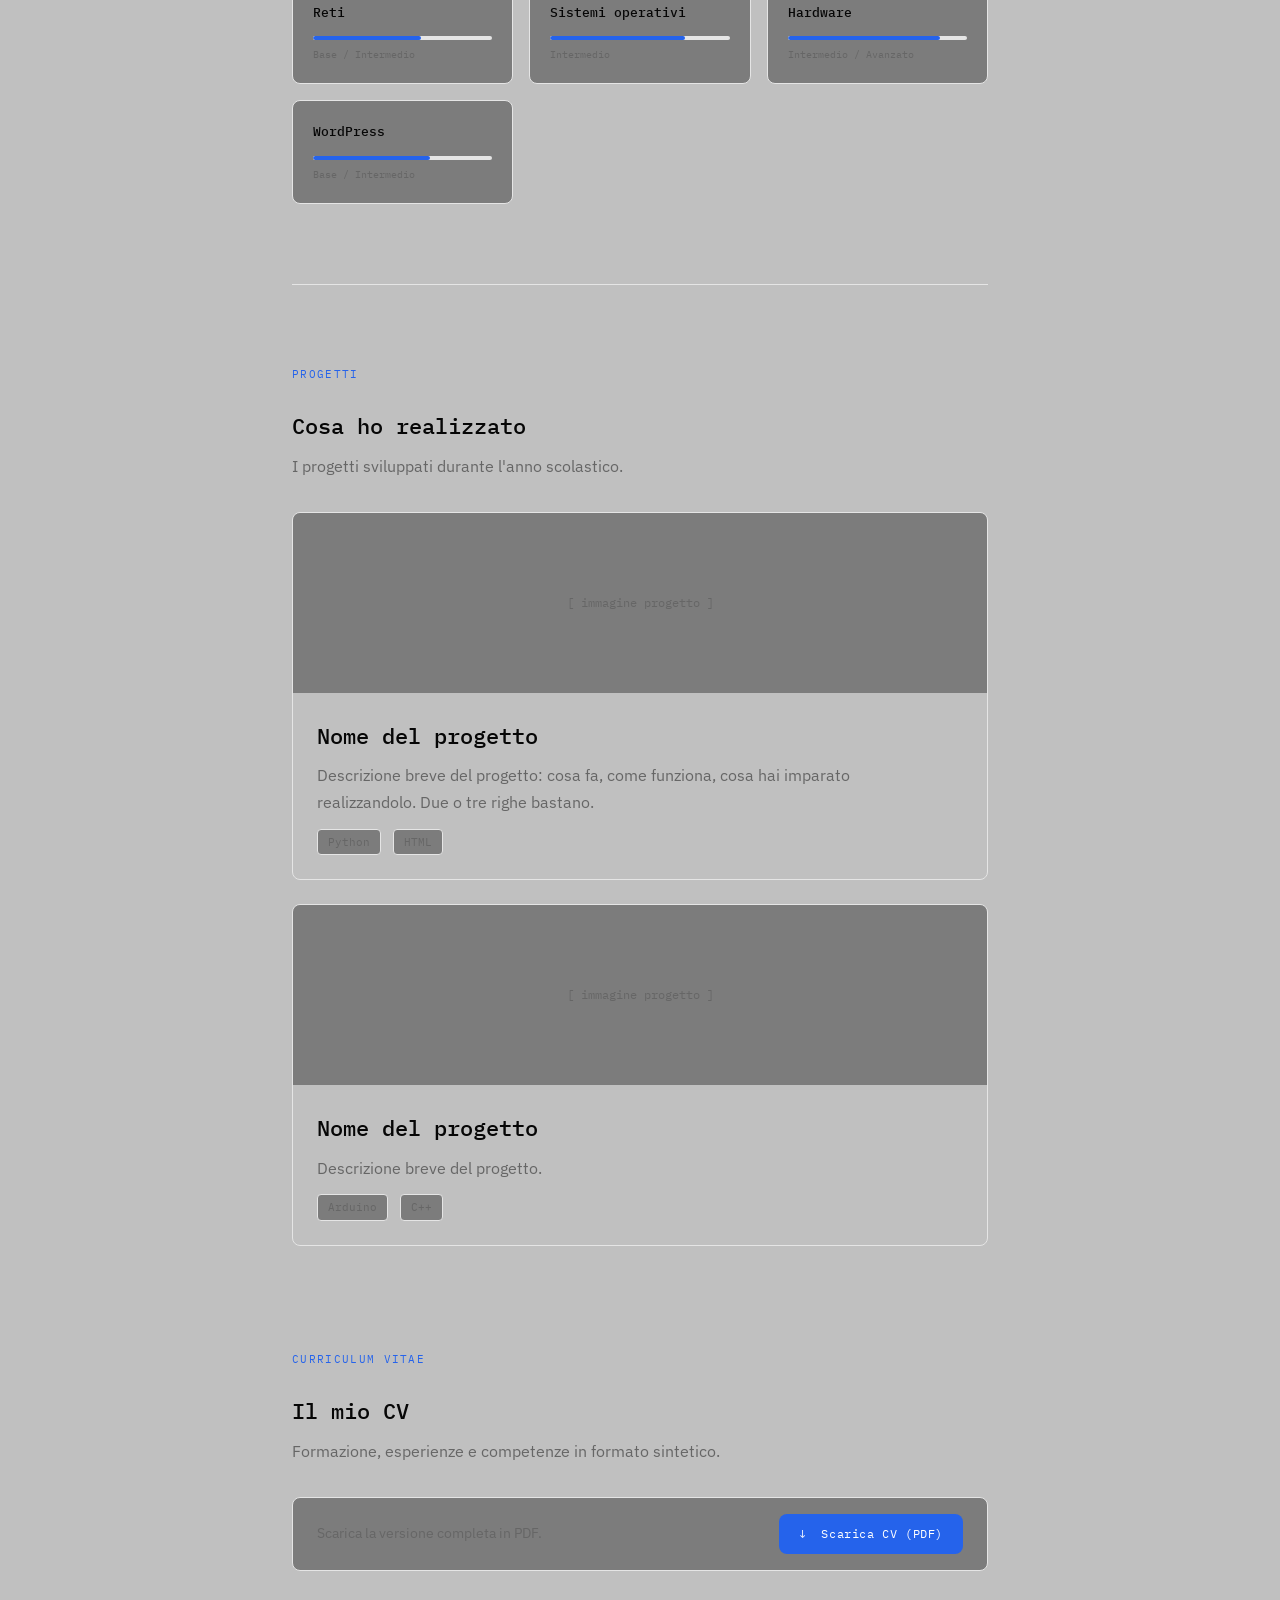
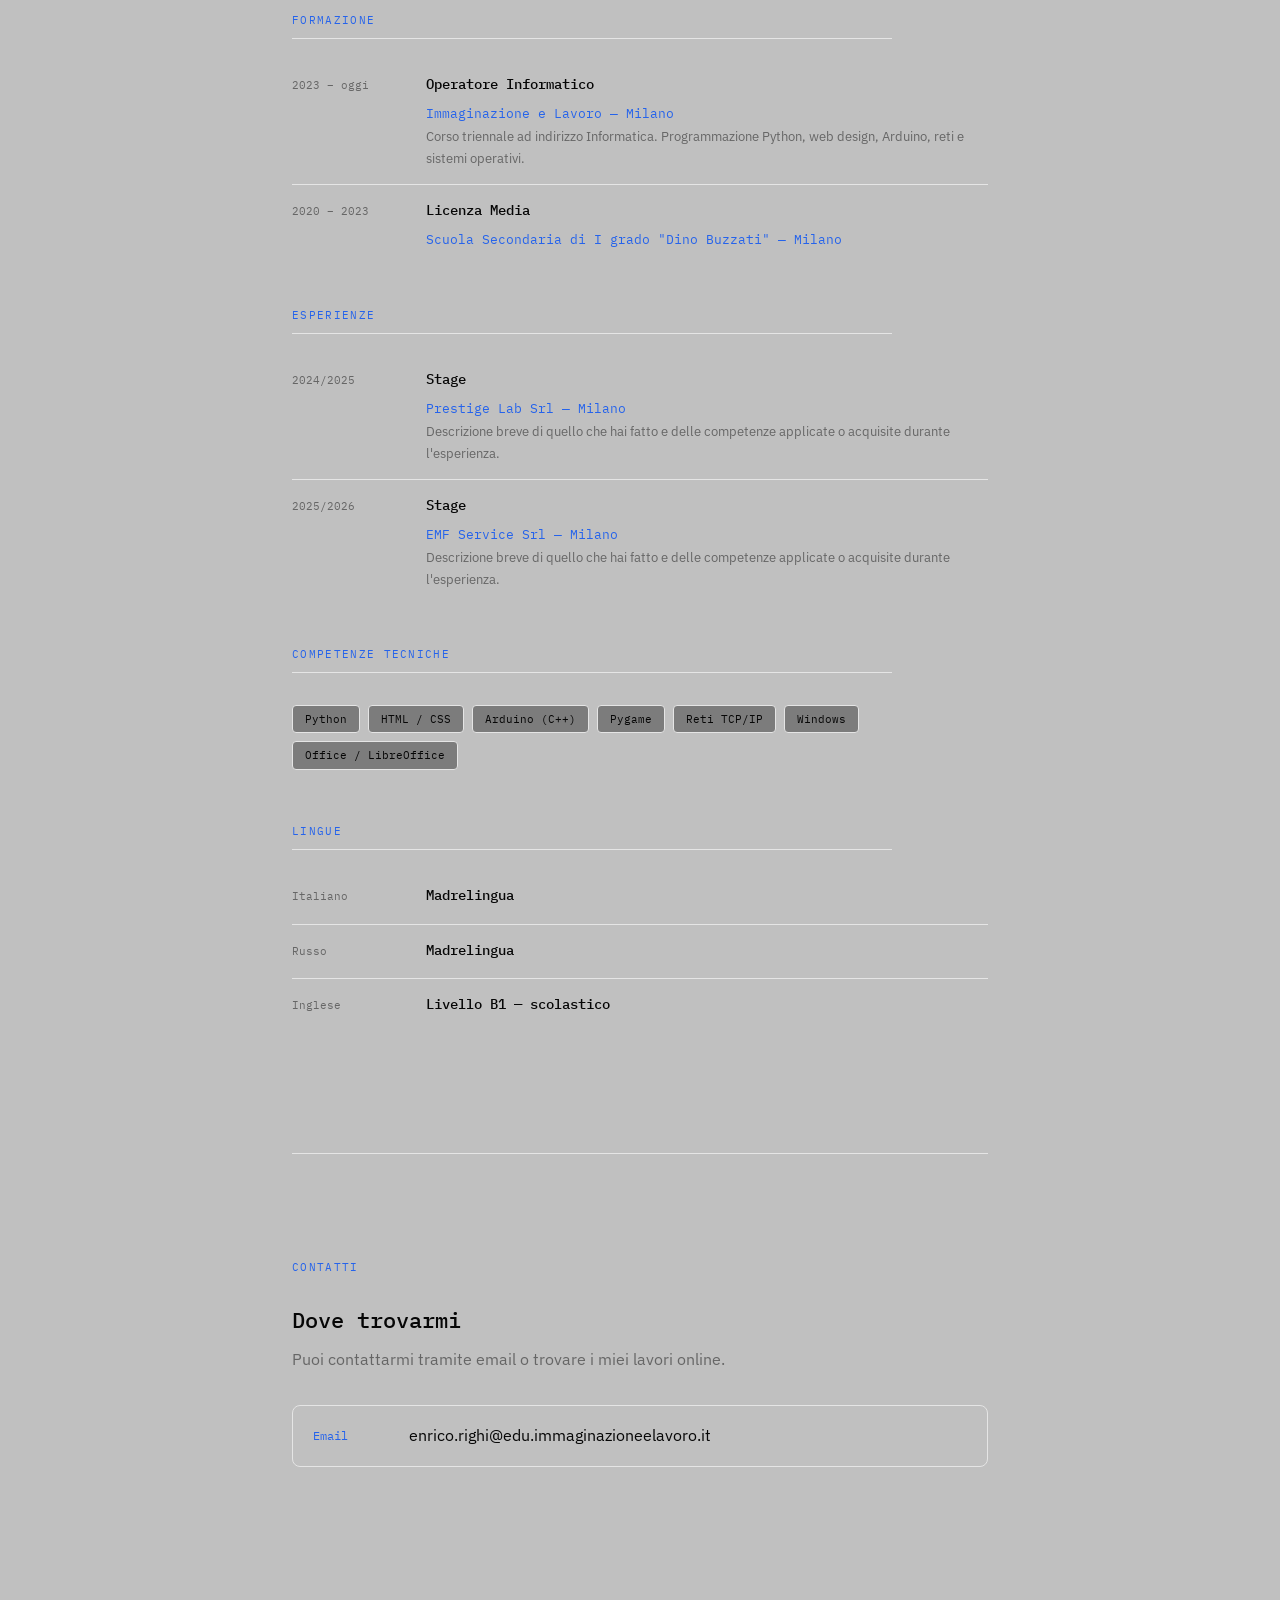
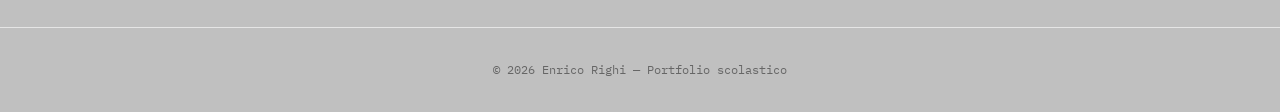
==== commit eb66de75: "aggiornato" ====
--- a/index.html
+++ b/index.html
@@ -51,9 +51,9 @@
         <span class="tag">Russia</span>
         <span class="tag">Reggio Emilia</span>
         <span class="tag">Amichevole</span>
-        <span class="tag"></span>
+        <span class="tag">Sportivo</span>
         <span class="tag">Milano</span>
-        <span class="tag">Milano</span>
+        <span class="tag">Entusiasta</span>
       </div>
     </section>
 
@@ -99,7 +99,7 @@
           </div>
           <div class="info-riga">
             <span>Indirizzo</span>
-            <span>Informatica</span>
+            <span>Operatore Informatico</span>
           </div>
           <div class="info-riga">
             <span>Anno</span>
@@ -121,9 +121,8 @@
       <h2>Cosa so fare</h2>
       <p style="margin-top: 8px;">
         Le competenze tecniche acquisite durante l'anno scolastico.
-      </p>
-
-      <!-- MODIFICA: le tue competenze e il livello (da 0% a 100%) -->
+      </p>  
+
       <div class="competenze-griglia">
 
         <div class="competenza-card">
@@ -174,10 +173,16 @@
           <p class="livello-label">Intermedio / Avanzato</p>
         </div>
 
-        <!-- aggiungi altre competenze copiando il blocco sopra -->
-
-      </div>
-    </section>
+          <div class="competenza-card">
+          <h3>WordPress</h3>
+          <div class="barra-contenitore">
+            <div class="barra" style="width: 65%"></div>
+          </div>
+          <p class="livello-label">Base / Intermedio</p>
+        </div>
+      </div>
+    </section>
+      
 
     <!-- ==========================================
          PROGETTI
@@ -230,11 +235,6 @@
           </div>
         </div>
 
-        <!-- copia un blocco qui sopra per aggiungere altri progetti -->
-
-      </div>
-    </section>
-
     <!-- ==========================================
          CV
          ========================================== -->
@@ -249,7 +249,7 @@
       <div class="cv-download-bar">
         <p>Scarica la versione completa in PDF.</p>
         <!-- MODIFICA: sostituisci "cv.pdf" con il nome del tuo file PDF -->
-        <a href="cv.pdf" download="NomeCognome_CV.pdf" class="btn-scarica">
+        <a href="doc/ENRICO EMILIO RIGHI - CV.docx.pdf" download="EnricoRighi_CV.pdf" class="btn-scarica">
           ↓ &nbsp;Scarica CV (PDF)
         </a>
       </div>
@@ -289,7 +289,7 @@
         <div class="cv-riga">
           <span class="cv-periodo">2024/2025</span>
           <div class="cv-contenuto">
-            <h3>Stage / Progetto scolastico</h3>
+            <h3>Stage</h3>
             <!-- MODIFICA: azienda o contesto -->
             <span class="cv-luogo">Prestige Lab Srl — Milano</span>
             <p>Descrizione breve di quello che hai fatto e delle competenze
@@ -300,9 +300,9 @@
         <div class="cv-riga">
           <span class="cv-periodo">2025/2026</span>
           <div class="cv-contenuto">
-            <h3>Stage / Progetto scolastico</h3>
+            <h3>Stage</h3>
             <!-- MODIFICA: azienda o contesto -->
-            <span class="cv-luogo">[Azienda / Ente] — [Città]</span>
+            <span class="cv-luogo">EMF Service Srl — Milano</span>
             <p>Descrizione breve di quello che hai fatto e delle competenze
                applicate o acquisite durante l'esperienza.</p>
           </div>
--- a/style.css
+++ b/style.css
@@ -3,12 +3,12 @@
    Cambiarle qui le cambia su TUTTE le pagine
    ============================================= */
 :root {
-  --colore-sfondo:     #ffffff;
-  --colore-testo:      #1a1a1a;
+  --colore-sfondo:     #C0C0C0;
+  --colore-testo:      #060606;
   --colore-testo-muto: #666666;
-  --colore-accento:    #2563eb;   /* cambia questo colore con il tuo preferito */
+  --colore-accento:    #2563eb;  
   --colore-bordo:      #e5e5e5;
-  --colore-card:       #f8f8f8;
+  --colore-card:       #7c7c7c;
 
   --font-titoli: 'IBM Plex Mono', monospace;
   --font-testo:  'IBM Plex Sans', sans-serif;
